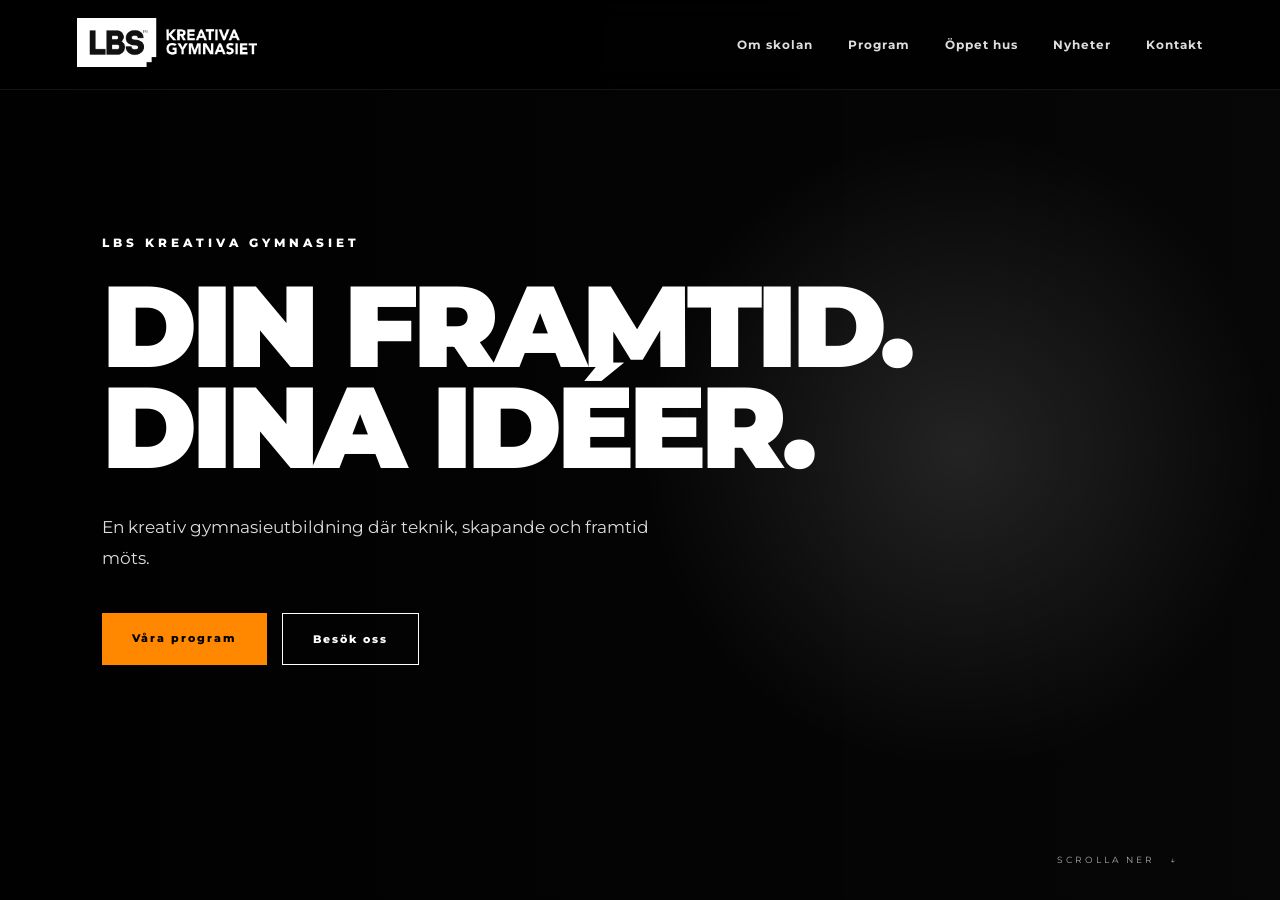
==== index.html @ 9051dc8b "start" ====
<!DOCTYPE html>
<html lang="sv">
<head>
    <meta charset="UTF-8">
    <meta name="viewport" content="width=device-width, initial-scale=1.0">

    <title>LBS Kreativa Gymnasiet</title>

    <link rel="preconnect" href="https://fonts.googleapis.com">
    <link rel="preconnect" href="https://fonts.gstatic.com" crossorigin>
    <link href="https://fonts.googleapis.com/css2?family=Montserrat:wght@400;500;600;700;800;900&display=swap" rel="stylesheet">

    <link rel="stylesheet" href="styles.css">
</head>

<body>

    <header class="navbar">

        <a href="#" class="logo">
            <img src="LBS_Logotyp_RGB_Vit.png" alt="LBS Kreativa Gymnasiet">
        </a>

        <nav>
            <a href="#skolan">Om skolan</a>
            <a href="#program">Program</a>
            <a href="#oppet-hus">Öppet hus</a>
            <a href="#nyheter">Nyheter</a>
            <a href="#kontakt">Kontakt</a>
        </nav>

        <button class="menu-btn" id="menuBtn">
            ☰
        </button>

    </header>


    <section class="hero">

        <div class="hero-overlay"></div>

        <div class="hero-content">

            <p class="hero-small">LBS KREATIVA GYMNASIET</p>

            <h1>
                DIN FRAMTID.<br>
                DINA IDÉER.
            </h1>

            <p class="hero-text">
                En kreativ gymnasieutbildning där teknik,
                skapande och framtid möts.
            </p>

            <div class="hero-buttons">
                <a href="#program" class="btn btn-primary">
                    Våra program
                </a>

                <a href="#oppet-hus" class="btn btn-outline">
                    Besök oss
                </a>
            </div>

        </div>

        <div class="scroll-down">
            <span>SCROLLA NER</span>
            ↓
        </div>
---- styles.css ----
* {
    margin: 0;
    padding: 0;
    box-sizing: border-box;
}

html {
    scroll-behavior: smooth;
}

body {
    font-family: "Montserrat", sans-serif;
    background: #080808;
    color: #fff;
    overflow-x: hidden;
}

a {
    color: inherit;
    text-decoration: none;
}



.navbar {
    position: fixed;
    top: 0;
    left: 0;

    width: 100%;
    height: 90px;

    padding: 0 6%;

    display: flex;
    align-items: center;
    justify-content: space-between;

    z-index: 1000;

    background: rgba(0, 0, 0, 0.75);
    backdrop-filter: blur(15px);

    border-bottom: 1px solid rgba(255,255,255,0.08);
}


.navbar nav {
    display: flex;
    gap: 35px;
}

.logo img {
    width: 180px;
    height: auto;
}

.navbar nav a {
    font-size: 12px;
    font-weight: 700;
    letter-spacing: 1px;
    color: #ddd;

    transition: 0.3s;
}

.navbar nav a:hover {
    color: #fff;
    transform: translateY(-2px);
}

.menu-btn {
    display: none;

    background: none;
    border: none;

    color: white;
    font-size: 28px;

    cursor: pointer;
}



.hero {
    min-height: 100vh;

    position: relative;

    display: flex;
    align-items: center;

    padding: 140px 8%;

    background:
        linear-gradient(90deg,
            rgba(0,0,0,0.9),
            rgba(0,0,0,0.55),
            rgba(0,0,0,0.2)
        ),
        url("images/hero.jpg");

    background-size: cover;
    background-position: center;
}

.hero-overlay {
    position: absolute;
    inset: 0;

    background:
        radial-gradient(
            circle at 75% 50%,
            rgba(255,255,255,0.12),
            transparent 30%
        );
}

.hero-content {
    position: relative;
    max-width: 900px;
    z-index: 2;
}

.hero-small,
.section-label {
    font-size: 12px;
    font-weight: 800;
    letter-spacing: 4px;
    margin-bottom: 25px;
}

.hero h1 {
    font-size: clamp(60px, 9vw, 140px);
    line-height: 0.88;

    font-weight: 900;
    letter-spacing: -5px;

    margin-bottom: 35px;
}

.hero-text {
    max-width: 550px;

    color: #ddd;

    line-height: 1.8;
    font-size: 17px;

    margin-bottom: 40px;
}

.hero-buttons {
    display: flex;
    gap: 15px;
}

.btn {
    display: inline-block;

    padding: 18px 30px;

    font-size: 11px;
    font-weight: 800;
    letter-spacing: 2px;

    transition: 0.3s;
}

.btn-primary {
    background: #FF8800;
    color: #000;
}

.btn-primary:hover {
    background: #FF8800;
    transform: translateY(-4px);
}

.btn-outline {
    border: 1px solid #ffffff;
}

.btn-outline:hover {
    background: #fff;
    color: #000;
}

.scroll-down {
    position: absolute;

    bottom: 35px;
    right: 8%;

    display: flex;
    gap: 15px;

    font-size: 9px;
    letter-spacing: 3px;
    color: #aaa;
}
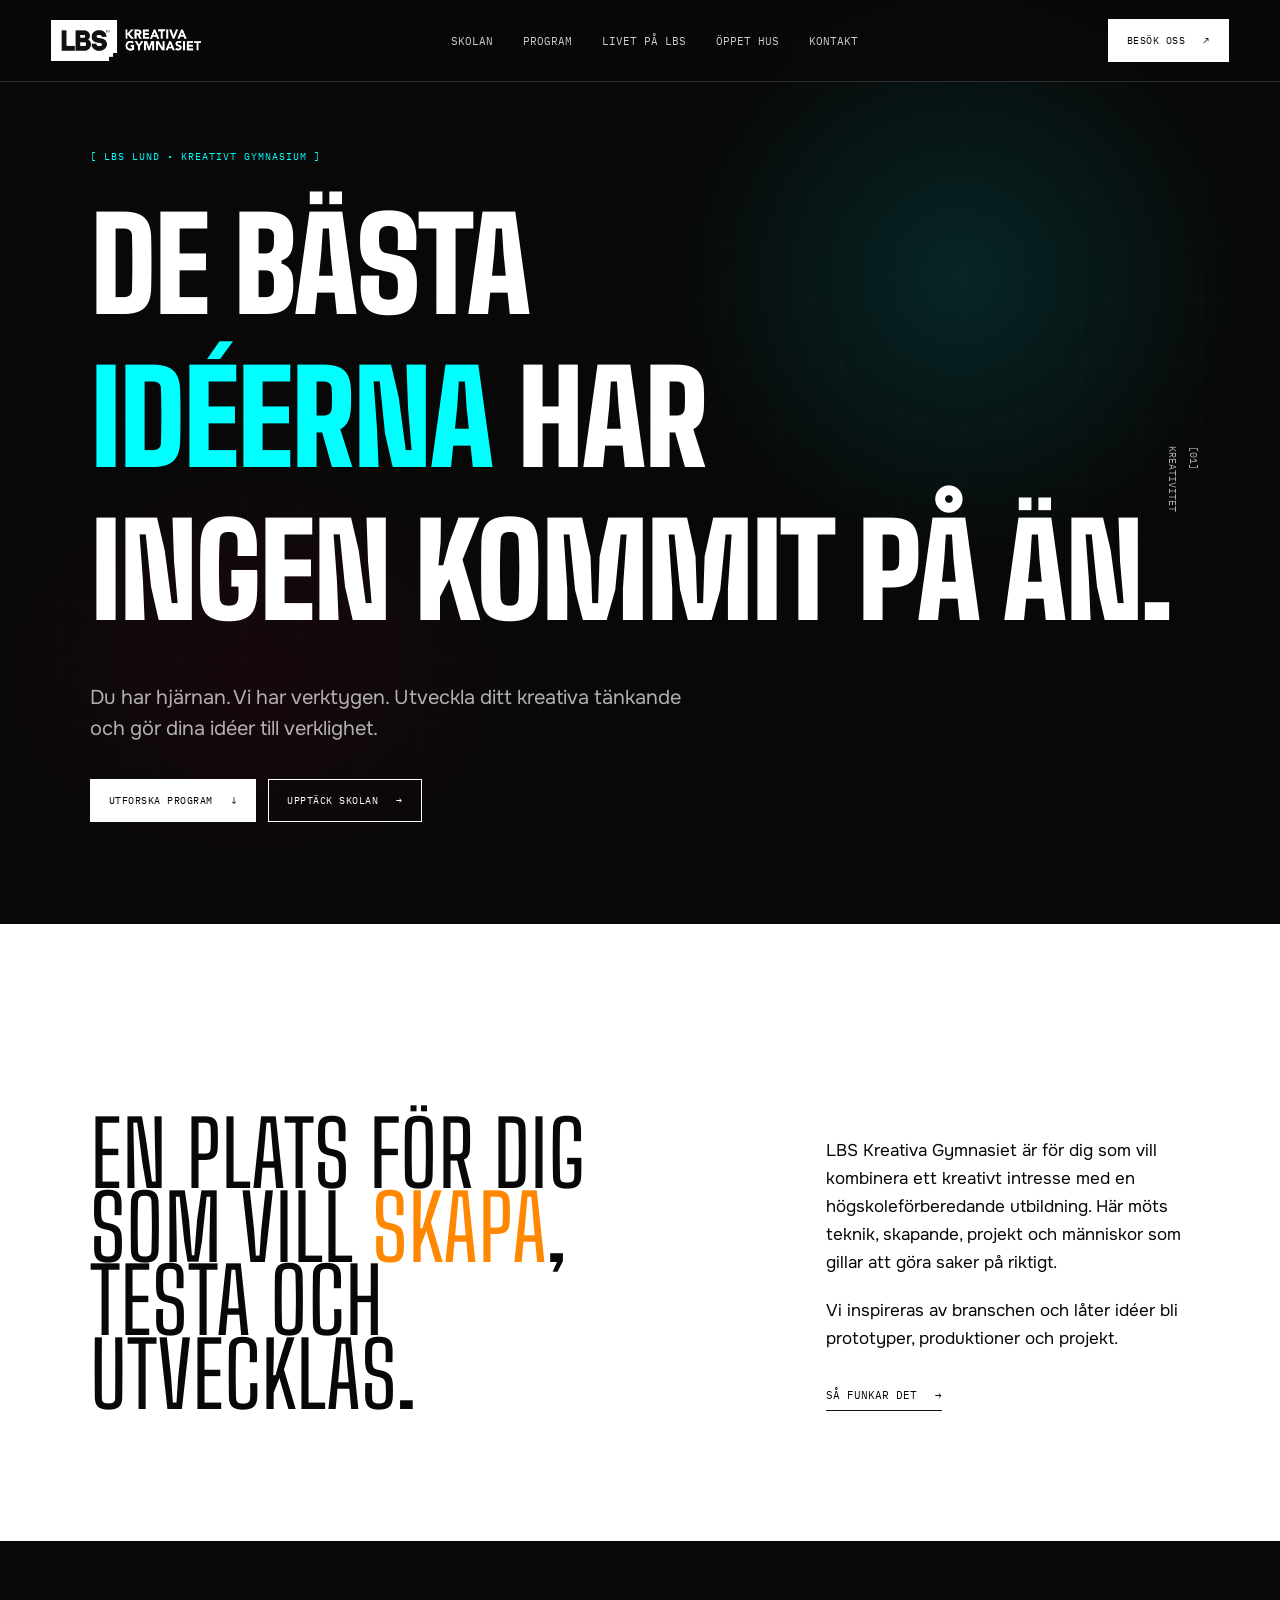
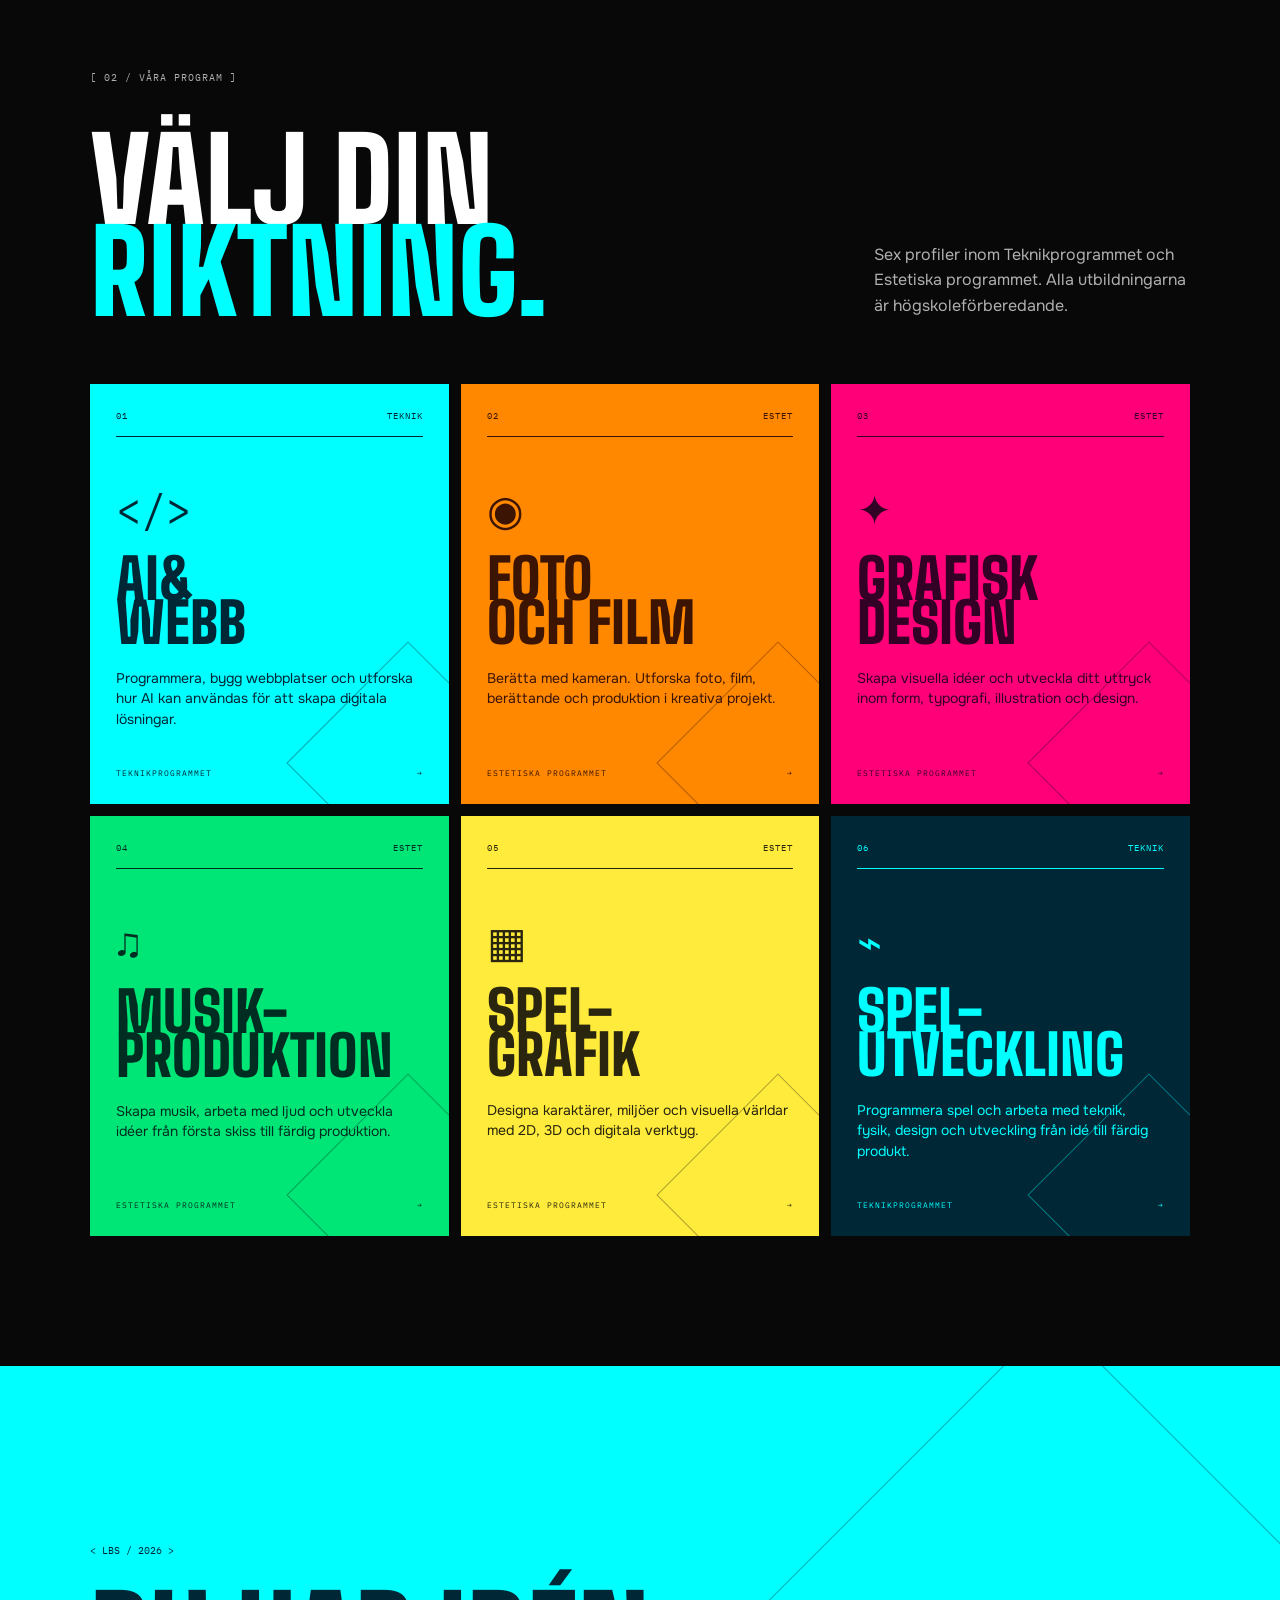
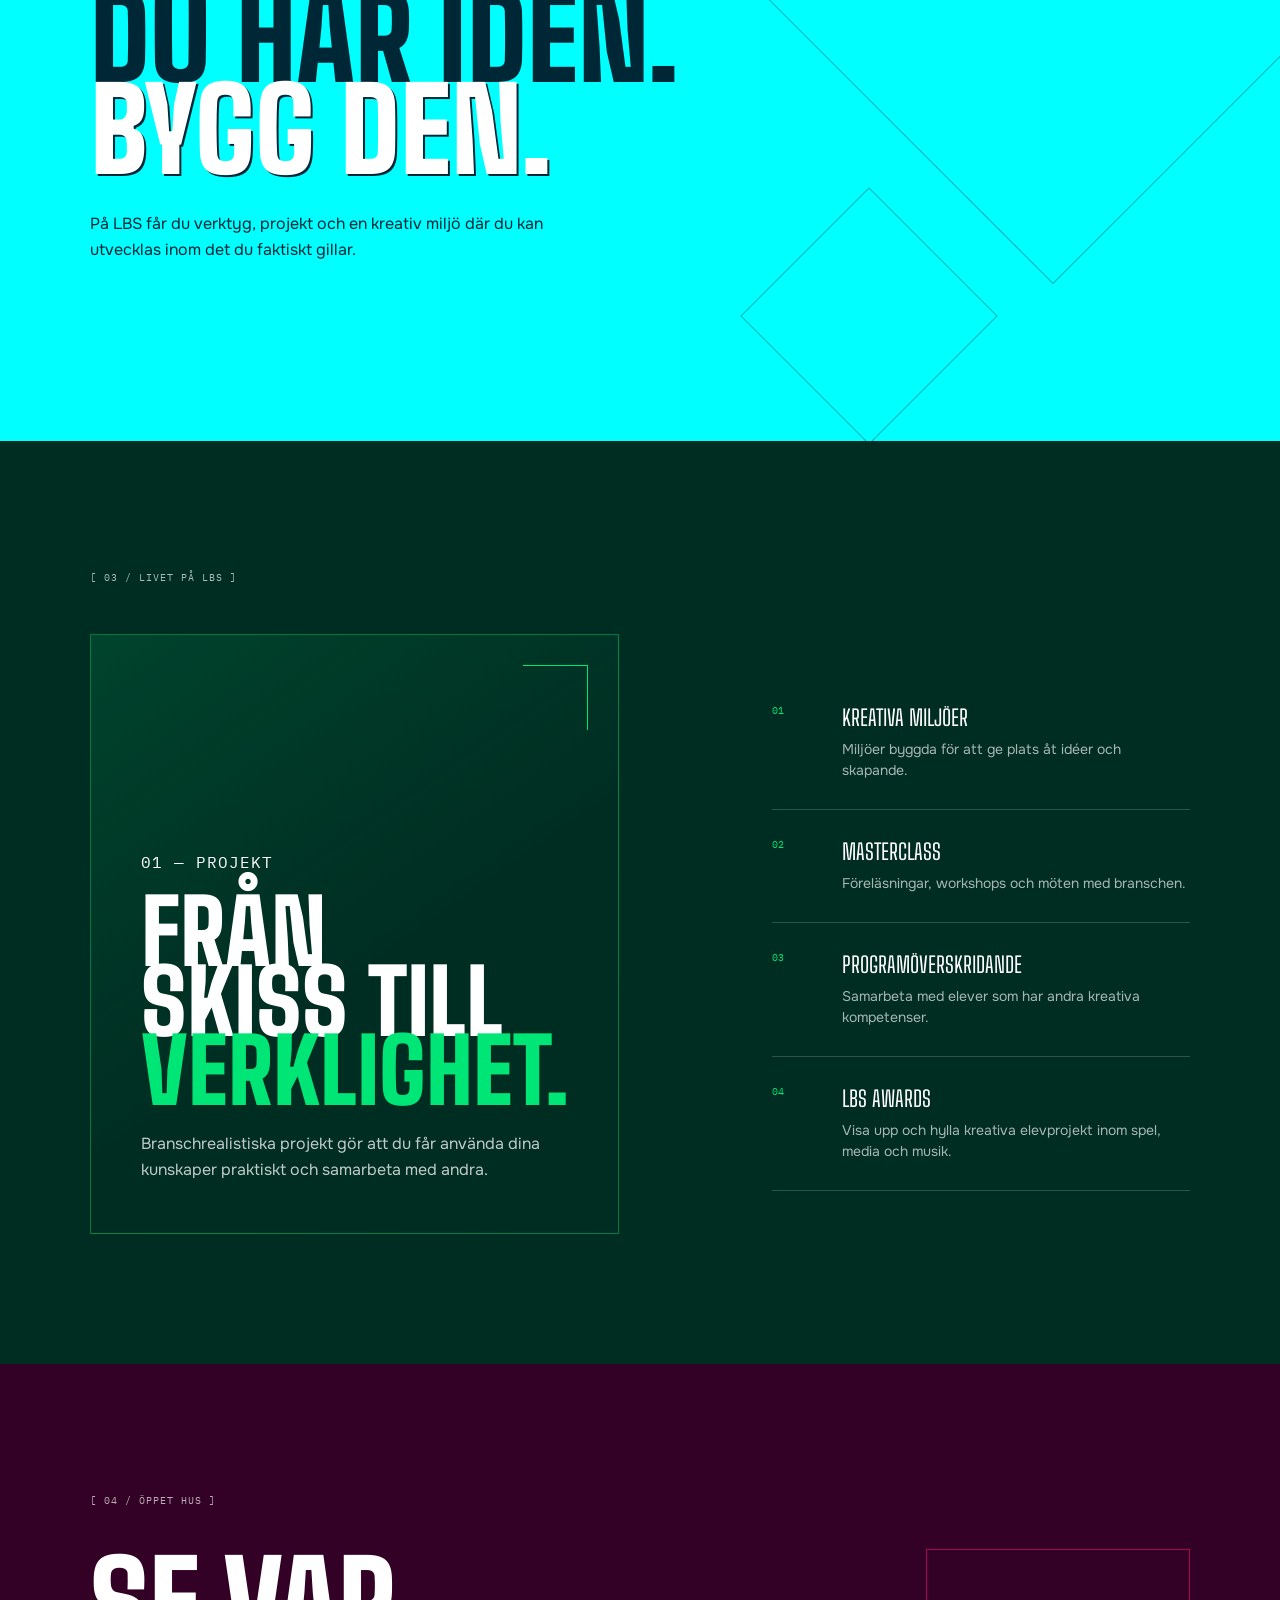
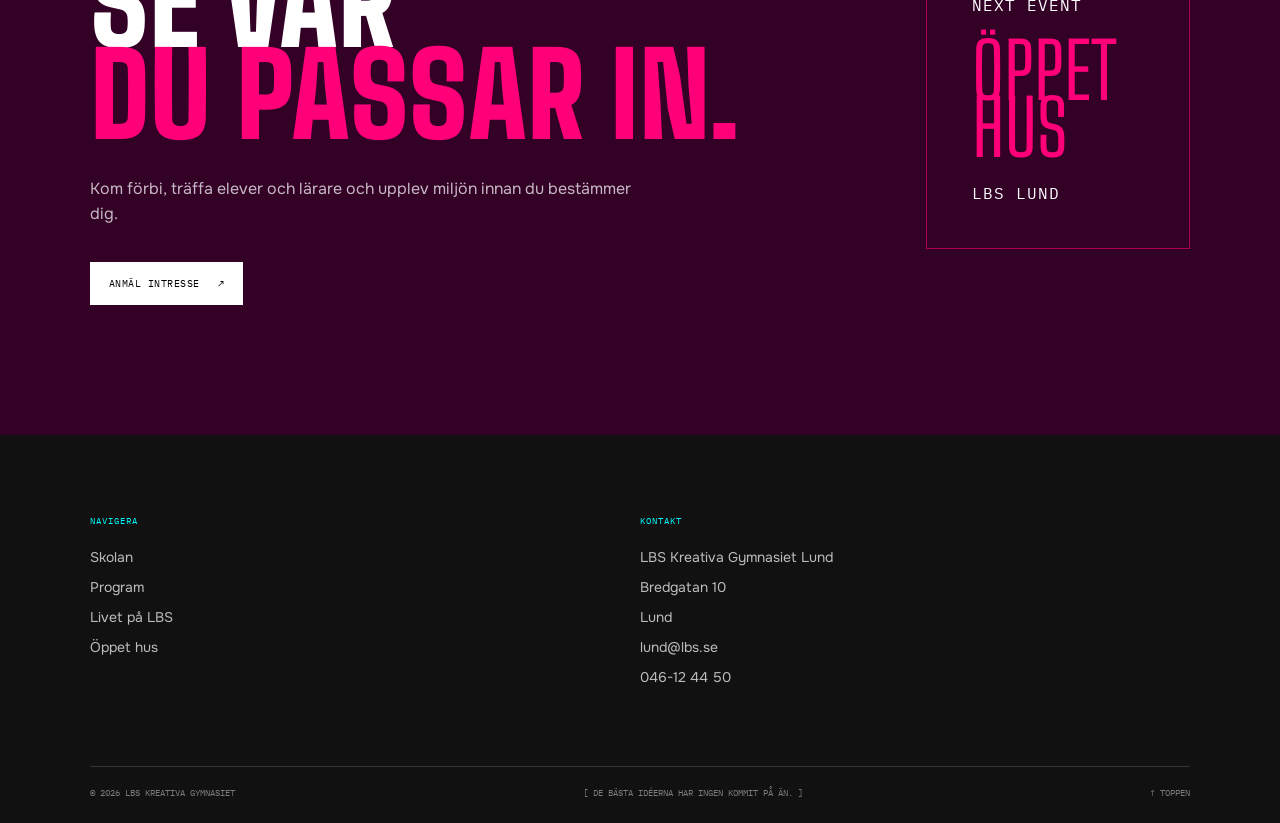
==== commit b325f02e: "eekde" ====
--- a/index.html
+++ b/index.html
@@ -3,72 +3,234 @@
 <head>
     <meta charset="UTF-8">
     <meta name="viewport" content="width=device-width, initial-scale=1.0">
-
-    <title>LBS Kreativa Gymnasiet</title>
+    <meta name="description" content="En kreativ LBS-inspirerad gymnasiesida med program, öppet hus och skolinformation.">
+    <title>LBS Kreativa Gymnasiet — Lund</title>
 
     <link rel="preconnect" href="https://fonts.googleapis.com">
     <link rel="preconnect" href="https://fonts.gstatic.com" crossorigin>
-    <link href="https://fonts.googleapis.com/css2?family=Montserrat:wght@400;500;600;700;800;900&display=swap" rel="stylesheet">
+    <link href="https://fonts.googleapis.com/css2?family=Big+Shoulders+Text:wght@700;800;900&family=IBM+Plex+Mono:wght@500;600&family=Onest:wght@400;500;600;700;800&display=swap" rel="stylesheet">
 
     <link rel="stylesheet" href="styles.css">
 </head>
-
 <body>
 
-    <header class="navbar">
-
-        <a href="#" class="logo">
-            <img src="LBS_Logotyp_RGB_Vit.png" alt="LBS Kreativa Gymnasiet">
-        </a>
-
-        <nav>
-            <a href="#skolan">Om skolan</a>
+<header class="site-header">
+    <a class="logo" href="#top" aria-label="LBS Kreativa Gymnasiet">
+        <img src="LBS_Logotyp_RGB_Vit.png" alt="LBS Kreativa Gymnasiet" class="lbs-logo">
+    </a>
+
+    <button class="menu-toggle" aria-label="Öppna meny" aria-expanded="false">
+        <span></span><span></span><span></span>
+    </button>
+
+    <nav class="nav" aria-label="Huvudmeny">
+        <a href="#skolan">Skolan</a>
+        <a href="#program">Program</a>
+        <a href="#livet">Livet på LBS</a>
+        <a href="#oppet-hus">Öppet hus</a>
+        <a href="#kontakt">Kontakt</a>
+    </nav>
+
+    <a class="nav-cta" href="#oppet-hus">BESÖK OSS <span>↗</span></a>
+</header>
+
+<main id="top">
+
+    <section class="hero">
+        <div class="hero-grid"></div>
+        <div class="hero-content reveal">
+            <div class="eyebrow">[ LBS LUND • KREATIVT GYMNASIUM ]</div>
+            <h1>DE BÄSTA<br><span>IDÉERNA</span> HAR<br>INGEN KOMMIT PÅ ÄN.</h1>
+            <p>Du har hjärnan. Vi har verktygen. Utveckla ditt kreativa tänkande och gör dina idéer till verklighet.</p>
+
+            <div class="hero-actions">
+                <a class="button button-light" href="#program">UTFORSKA PROGRAM <span>↓</span></a>
+                <a class="button button-outline" href="#skolan">UPPTÄCK SKOLAN <span>→</span></a>
+            </div>
+        </div>
+
+        <div class="hero-tag">
+            <span>[01]</span>
+            <span>KREATIVITET</span>
+        </div>
+    </section>
+
+    <section class="intro section" id="skolan">
+        <div class="section-label">[ 01 / OM SKOLAN ]</div>
+        <div class="intro-layout">
+            <div>
+                <p class="big-copy">EN PLATS FÖR DIG SOM VILL <span>SKAPA</span>, TESTA OCH UTVECKLAS.</p>
+            </div>
+            <div class="body-copy">
+                <p>LBS Kreativa Gymnasiet är för dig som vill kombinera ett kreativt intresse med en högskoleförberedande utbildning. Här möts teknik, skapande, projekt och människor som gillar att göra saker på riktigt.</p>
+                <p>Vi inspireras av branschen och låter idéer bli prototyper, produktioner och projekt.</p>
+                <a class="text-link" href="#livet">SÅ FUNKAR DET <span>→</span></a>
+            </div>
+        </div>
+    </section>
+
+    <section class="program-section section" id="program">
+        <div class="program-heading">
+            <div>
+                <div class="section-label">[ 02 / VÅRA PROGRAM ]</div>
+                <h2>VÄLJ DIN<br><span>RIKTNING.</span></h2>
+            </div>
+            <p>Sex profiler inom Teknikprogrammet och Estetiska programmet. Alla utbildningarna är högskoleförberedande.</p>
+        </div>
+
+        <div class="program-grid">
+
+            <article class="program-card cyan reveal">
+                <div class="card-top"><span>01</span><span>TEKNIK</span></div>
+                <div class="card-icon">&lt;/&gt;</div>
+                <h3>AI&amp;<br>WEBB</h3>
+                <p>Programmera, bygg webbplatser och utforska hur AI kan användas för att skapa digitala lösningar.</p>
+                <div class="card-meta">
+                    <span>TEKNIKPROGRAMMET</span>
+                    <span>→</span>
+                </div>
+            </article>
+
+            <article class="program-card orange reveal">
+                <div class="card-top"><span>02</span><span>ESTET</span></div>
+                <div class="card-icon">◉</div>
+                <h3>FOTO<br>OCH FILM</h3>
+                <p>Berätta med kameran. Utforska foto, film, berättande och produktion i kreativa projekt.</p>
+                <div class="card-meta">
+                    <span>ESTETISKA PROGRAMMET</span>
+                    <span>→</span>
+                </div>
+            </article>
+
+            <article class="program-card magenta reveal">
+                <div class="card-top"><span>03</span><span>ESTET</span></div>
+                <div class="card-icon">✦</div>
+                <h3>GRAFISK<br>DESIGN</h3>
+                <p>Skapa visuella idéer och utveckla ditt uttryck inom form, typografi, illustration och design.</p>
+                <div class="card-meta">
+                    <span>ESTETISKA PROGRAMMET</span>
+                    <span>→</span>
+                </div>
+            </article>
+
+            <article class="program-card green reveal">
+                <div class="card-top"><span>04</span><span>ESTET</span></div>
+                <div class="card-icon">♫</div>
+                <h3>MUSIK-<br>PRODUKTION</h3>
+                <p>Skapa musik, arbeta med ljud och utveckla idéer från första skiss till färdig produktion.</p>
+                <div class="card-meta">
+                    <span>ESTETISKA PROGRAMMET</span>
+                    <span>→</span>
+                </div>
+            </article>
+
+            <article class="program-card yellow reveal">
+                <div class="card-top"><span>05</span><span>ESTET</span></div>
+                <div class="card-icon">▦</div>
+                <h3>SPEL-<br>GRAFIK</h3>
+                <p>Designa karaktärer, miljöer och visuella världar med 2D, 3D och digitala verktyg.</p>
+                <div class="card-meta">
+                    <span>ESTETISKA PROGRAMMET</span>
+                    <span>→</span>
+                </div>
+            </article>
+
+            <article class="program-card cyan-dark reveal">
+                <div class="card-top"><span>06</span><span>TEKNIK</span></div>
+                <div class="card-icon">⌁</div>
+                <h3>SPEL-<br>UTVECKLING</h3>
+                <p>Programmera spel och arbeta med teknik, fysik, design och utveckling från idé till färdig produkt.</p>
+                <div class="card-meta">
+                    <span>TEKNIKPROGRAMMET</span>
+                    <span>→</span>
+                </div>
+            </article>
+
+        </div>
+    </section>
+
+    <section class="statement section">
+        <div class="statement-mark">&lt; LBS / 2026 &gt;</div>
+        <h2>DU HAR IDÉN.<br><span>BYGG DEN.</span></h2>
+        <p>På LBS får du verktyg, projekt och en kreativ miljö där du kan utvecklas inom det du faktiskt gillar.</p>
+    </section>
+
+    <section class="life section" id="livet">
+        <div class="section-label">[ 03 / LIVET PÅ LBS ]</div>
+
+        <div class="life-grid">
+            <div class="life-feature">
+                <div class="pixel-corner"></div>
+                <span class="mono">01 — PROJEKT</span>
+                <h2>FRÅN<br>SKISS TILL<br><em>VERKLIGHET.</em></h2>
+                <p>Branschrealistiska projekt gör att du får använda dina kunskaper praktiskt och samarbeta med andra.</p>
+            </div>
+
+            <div class="life-list">
+                <div class="life-item">
+                    <span>01</span>
+                    <div><strong>KREATIVA MILJÖER</strong><p>Miljöer byggda för att ge plats åt idéer och skapande.</p></div>
+                </div>
+                <div class="life-item">
+                    <span>02</span>
+                    <div><strong>MASTERCLASS</strong><p>Föreläsningar, workshops och möten med branschen.</p></div>
+                </div>
+                <div class="life-item">
+                    <span>03</span>
+                    <div><strong>PROGRAMÖVERSKRIDANDE</strong><p>Samarbeta med elever som har andra kreativa kompetenser.</p></div>
+                </div>
+                <div class="life-item">
+                    <span>04</span>
+                    <div><strong>LBS AWARDS</strong><p>Visa upp och hylla kreativa elevprojekt inom spel, media och musik.</p></div>
+                </div>
+            </div>
+        </div>
+    </section>
+
+    <section class="open-house section" id="oppet-hus">
+        <div class="open-house-content">
+            <div class="section-label">[ 04 / ÖPPET HUS ]</div>
+            <h2>SE VAR<br><span>DU PASSAR IN.</span></h2>
+            <p>Kom förbi, träffa elever och lärare och upplev miljön innan du bestämmer dig.</p>
+            <a class="button button-light" href="#kontakt">ANMÄL INTRESSE <span>↗</span></a>
+        </div>
+        <div class="open-house-date">
+            <span class="mono">NEXT EVENT</span>
+            <strong>ÖPPET<br>HUS</strong>
+            <span class="mono">LBS LUND</span>
+        </div>
+    </section>
+
+</main>
+
+<footer class="footer" id="kontakt">
+    <div class="footer-top">
+        
+        <div class="footer-column">
+            <span class="footer-label">NAVIGERA</span>
+            <a href="#skolan">Skolan</a>
             <a href="#program">Program</a>
+            <a href="#livet">Livet på LBS</a>
             <a href="#oppet-hus">Öppet hus</a>
-            <a href="#nyheter">Nyheter</a>
-            <a href="#kontakt">Kontakt</a>
-        </nav>
-
-        <button class="menu-btn" id="menuBtn">
-            ☰
-        </button>
-
-    </header>
-
-
-    <section class="hero">
-
-        <div class="hero-overlay"></div>
-
-        <div class="hero-content">
-
-            <p class="hero-small">LBS KREATIVA GYMNASIET</p>
-
-            <h1>
-                DIN FRAMTID.<br>
-                DINA IDÉER.
-            </h1>
-
-            <p class="hero-text">
-                En kreativ gymnasieutbildning där teknik,
-                skapande och framtid möts.
-            </p>
-
-            <div class="hero-buttons">
-                <a href="#program" class="btn btn-primary">
-                    Våra program
-                </a>
-
-                <a href="#oppet-hus" class="btn btn-outline">
-                    Besök oss
-                </a>
-            </div>
-
-        </div>
-
-        <div class="scroll-down">
-            <span>SCROLLA NER</span>
-            ↓
-        </div>
-
-   +        </div>
+
+        <div class="footer-column">
+            <span class="footer-label">KONTAKT</span>
+            <span>LBS Kreativa Gymnasiet Lund</span>
+            <span>Bredgatan 10</span>
+            <span>Lund</span>
+            <a href="mailto:lund@lbs.se">lund@lbs.se</a>
+            <a href="tel:046124450">046-12 44 50</a>
+        </div>
+    </div>
+
+    <div class="footer-bottom">
+        <span>© 2026 LBS KREATIVA GYMNASIET</span>
+        <span>[ DE BÄSTA IDÉERNA HAR INGEN KOMMIT PÅ ÄN. ]</span>
+        <a href="#top">↑ TOPPEN</a>
+    </div>
+</footer>
+
+<script src="script.js"></script>
+</body>
+</html>
--- a/styles.css
+++ b/styles.css
@@ -4,14 +4,36 @@
     box-sizing: border-box;
 }
 
+:root {
+    --black: #080808;
+    --white: #ffffff;
+    --cyan: #00ffff;
+    --cyan-dark: #002736;
+    --green: #00e676;
+    --green-dark: #002d22;
+    --yellow: #ffeb3b;
+    --yellow-dark: #2a250f;
+    --orange: #ff8800;
+    --orange-dark: #3b1404;
+    --magenta: #ff0079;
+    --magenta-dark: #330026;
+    --line: rgba(255,255,255,.15);
+    --muted: rgba(255,255,255,.68);
+}
+
 html {
     scroll-behavior: smooth;
+    scroll-padding-top: 82px;
+}
+
+section {
+    scroll-margin-top: 82px;
 }
 
 body {
-    font-family: "Montserrat", sans-serif;
-    background: #080808;
-    color: #fff;
+    background: var(--black);
+    color: var(--white);
+    font-family: "Onest", sans-serif;
     overflow-x: hidden;
 }
 
@@ -20,184 +42,802 @@
     text-decoration: none;
 }
 
-
-
-.navbar {
+button {
+    font: inherit;
+}
+
+.site-header {
     position: fixed;
     top: 0;
     left: 0;
-
     width: 100%;
-    height: 90px;
-
-    padding: 0 6%;
-
+    height: 82px;
+    padding: 0 4vw;
     display: flex;
     align-items: center;
     justify-content: space-between;
-
+    gap: 30px;
     z-index: 1000;
-
-    background: rgba(0, 0, 0, 0.75);
-    backdrop-filter: blur(15px);
-
-    border-bottom: 1px solid rgba(255,255,255,0.08);
-}
-
-
-.navbar nav {
-    display: flex;
-    gap: 35px;
-}
-
-.logo img {
-    width: 180px;
+    background: rgba(8,8,8,.78);
+    backdrop-filter: blur(18px);
+    border-bottom: 1px solid var(--line);
+}
+
+.logo {
+    display: flex;
+    align-items: center;
+    height: 55px;
+    width: 150px;
+    overflow: hidden;
+}
+
+.lbs-logo {
+    width: 150px;
     height: auto;
-}
-
-.navbar nav a {
-    font-size: 12px;
-    font-weight: 700;
-    letter-spacing: 1px;
-    color: #ddd;
-
-    transition: 0.3s;
-}
-
-.navbar nav a:hover {
-    color: #fff;
+    display: block;
+}
+
+.nav {
+    display: flex;
+    align-items: center;
+    gap: 30px;
+    font-family: "IBM Plex Mono", monospace;
+    font-size: 11px;
+    text-transform: uppercase;
+}
+
+.nav a {
+    opacity: .8;
+    transition: .2s ease;
+}
+
+.nav a:hover {
+    opacity: 1;
+    color: var(--cyan);
+}
+
+.nav-cta,
+.button {
+    display: inline-flex;
+    align-items: center;
+    justify-content: center;
+    gap: 18px;
+    padding: 14px 18px;
+    border: 1px solid var(--white);
+    font-family: "IBM Plex Mono", monospace;
+    font-size: 10px;
+    letter-spacing: .5px;
+    transition: .25s ease;
+}
+
+.nav-cta:hover,
+.button:hover {
     transform: translateY(-2px);
 }
 
-.menu-btn {
+.nav-cta {
+    background: var(--white);
+    color: var(--black);
+}
+
+.menu-toggle {
     display: none;
-
-    background: none;
-    border: none;
-
+    width: 42px;
+    height: 42px;
+    border: 1px solid var(--line);
+    background: transparent;
     color: white;
-    font-size: 28px;
-
     cursor: pointer;
 }
 
-
+.menu-toggle span {
+    display: block;
+    width: 18px;
+    height: 1px;
+    background: white;
+    margin: 4px auto;
+}
 
 .hero {
-    min-height: 100vh;
-
+    min-height: 100svh;
     position: relative;
-
-    display: flex;
-    align-items: center;
-
-    padding: 140px 8%;
-
+    overflow: hidden;
+    display: flex;
+    align-items: flex-end;
+    padding: 150px 7vw 8vw;
     background:
-        linear-gradient(90deg,
-            rgba(0,0,0,0.9),
-            rgba(0,0,0,0.55),
-            rgba(0,0,0,0.2)
-        ),
-        url("images/hero.jpg");
-
-    background-size: cover;
-    background-position: center;
-}
-
-.hero-overlay {
+        radial-gradient(circle at 75% 30%, rgba(0,255,255,.12), transparent 25%),
+        radial-gradient(circle at 20% 80%, rgba(255,0,121,.09), transparent 24%),
+        #080808;
+}
+
+.hero-grid {
     position: absolute;
     inset: 0;
-
-    background:
-        radial-gradient(
-            circle at 75% 50%,
-            rgba(255,255,255,0.12),
-            transparent 30%
-        );
+    opacity: .16;
+    background-image:
+        linear-gradient(rgba(255,255,255,.08) 1px, transparent 1px),
+        linear-gradient(90deg, rgba(255,255,255,.08) 1px, transparent 1px);
+    background-size: 60px 60px;
+    mask-image: linear-gradient(to bottom, transparent, black 30%, black 75%, transparent);
+}
+
+.hero::after {
+    content: "";
+    position: absolute;
+    inset: auto 0 0;
+    height: 38%;
+    background: linear-gradient(transparent, var(--black));
+    pointer-events: none;
 }
 
 .hero-content {
     position: relative;
-    max-width: 900px;
+    z-index: 20;
+    max-width: 1100px;
+}
+
+.eyebrow,
+.section-label,
+.mono,
+.card-top,
+.card-meta,
+.footer-label {
+    font-family: "IBM Plex Mono", monospace;
+    text-transform: uppercase;
+    letter-spacing: 1px;
+}
+
+.eyebrow {
+    color: var(--cyan);
+    font-size: 10px;
+    margin-bottom: 25px;
+}
+
+.hero h1,
+h2,
+h3 {
+    font-family: "Big Shoulders Text", sans-serif;
+    font-weight: 900;
+    text-transform: uppercase;
+}
+
+.hero h1 {
+    font-size: clamp(4.2rem, 10vw, 10.5rem);
+    letter-spacing: -3px;
+}
+
+.hero h1 span,
+h2 span {
+    color: var(--cyan);
+}
+
+.hero p {
+    max-width: 610px;
+    margin: 35px 0;
+    color: var(--muted);
+    font-size: clamp(1rem, 1.6vw, 1.25rem);
+    line-height: 1.55;
+}
+
+.hero-actions {
+    display: flex;
+    flex-wrap: wrap;
+    gap: 12px;
+}
+
+.button-light {
+    background: white;
+    color: black;
+}
+
+.button-outline {
+    background: transparent;
+}
+
+.button-outline:hover {
+    background: white;
+    color: black;
+}
+
+.hero-tag {
+    position: absolute;
+    right: 5vw;
+    top: 50%;
     z-index: 2;
-}
-
-.hero-small,
+    display: flex;
+    flex-direction: column;
+    gap: 8px;
+    font: 10px "IBM Plex Mono", monospace;
+    transform: rotate(90deg);
+    transform-origin: center;
+    opacity: .65;
+}
+
+.hero-shapes {
+    position: absolute;
+    z-index: 1;
+    border: 1px solid rgba(0,255,255,.4);
+    transform: rotate(45deg);
+}
+
+.shape-one {
+    width: 280px;
+    height: 280px;
+    right: 8%;
+    top: 24%;
+    box-shadow: 0 0 80px rgba(0,255,255,.08);
+}
+
+.shape-two {
+    width: 150px;
+    height: 150px;
+    right: 20%;
+    top: 52%;
+    border-color: rgba(255,0,121,.5);
+}
+
+.section {
+    padding: 130px 7vw;
+}
+
 .section-label {
-    font-size: 12px;
-    font-weight: 800;
-    letter-spacing: 4px;
-    margin-bottom: 25px;
-}
-
-.hero h1 {
-    font-size: clamp(60px, 9vw, 140px);
-    line-height: 0.88;
-
-    font-weight: 900;
-    letter-spacing: -5px;
-
+    color: var(--muted);
+    font-size: 10px;
+    margin-bottom: 50px;
+}
+
+.intro {
+    background: white;
+    color: var(--black);
+}
+
+.intro-layout {
+    display: grid;
+    grid-template-columns: 1.25fr .75fr;
+    gap: 10vw;
+}
+
+.big-copy {
+    font-family: "Big Shoulders Text", sans-serif;
+    font-size: clamp(3.5rem, 7vw, 7.5rem);
+    line-height: .82;
+    text-transform: uppercase;
+}
+
+.big-copy span {
+    color: var(--orange);
+}
+
+.body-copy {
+    align-self: end;
+    font-size: 17px;
+    line-height: 1.65;
+}
+
+.body-copy p + p {
+    margin-top: 20px;
+}
+
+.text-link {
+    display: inline-flex;
+    gap: 18px;
+    margin-top: 35px;
+    padding-bottom: 8px;
+    border-bottom: 1px solid #111;
+    font: 11px "IBM Plex Mono", monospace;
+}
+
+.program-section {
+    background: var(--black);
+}
+
+.program-heading {
+    display: grid;
+    grid-template-columns: 1fr .45fr;
+    align-items: end;
+    gap: 80px;
+    margin-bottom: 65px;
+}
+
+.program-heading h2,
+.statement h2,
+.open-house h2 {
+    font-size: clamp(4rem, 9vw, 9rem);
+    line-height: .8;
+}
+
+.program-heading > p {
+    color: var(--muted);
+    line-height: 1.6;
+    max-width: 450px;
+}
+
+.program-grid {
+    display: grid;
+    grid-template-columns: repeat(3, 1fr);
+    gap: 12px;
+}
+
+
+.program-card {
+    min-height: 420px;
+    padding: 26px;
+    color: white;
+    position: relative;
+    overflow: hidden;
+    display: flex;
+    flex-direction: column;
+
+    transition:
+        transform .35s ease,
+        box-shadow .35s ease,
+        filter .35s ease;
+}
+
+.program-card::before {
+    content: "";
+    position: absolute;
+    width: 170px;
+    height: 170px;
+    right: -45px;
+    bottom: -45px;
+
+    border: 1px solid currentColor;
+    transform: rotate(45deg);
+
+    opacity: .4;
+
+    transition:
+        width .5s ease,
+        height .5s ease,
+        transform .5s ease,
+        opacity .5s ease;
+}
+
+
+.program-card:hover {
+    transform: translateY(-12px) scale(1.02);
+    z-index: 5;
+
+    box-shadow:
+        0 25px 60px rgba(0, 0, 0, .4);
+}
+
+.program-card:hover::before {
+    width: 270px;
+    height: 270px;
+
+    transform:
+        rotate(25deg)
+        scale(1.1);
+
+    opacity: .7;
+}
+
+
+
+.program-card h3 {
+    transition:
+        transform .35s ease,
+        letter-spacing .35s ease;
+}
+
+.program-card:hover h3 {
+    transform: translateX(8px);
+    letter-spacing: 1px;
+}
+
+
+
+.card-icon {
+    transition:
+        transform .4s ease,
+        opacity .3s ease;
+}
+
+.program-card:hover .card-icon {
+    transform:
+        translateY(-6px)
+        rotate(-6deg)
+        scale(1.15);
+}
+
+
+
+.card-meta span:last-child {
+    display: inline-block;
+
+    transition:
+        transform .35s ease;
+}
+
+.program-card:hover .card-meta span:last-child {
+    transform: translateX(12px);
+}
+
+
+.program-grid:has(.program-card:hover)
+.program-card:not(:hover) {
+    filter: brightness(.55);
+    transform: scale(.98);
+
+    transition:
+        filter .35s ease,
+        transform .35s ease;
+}
+
+.program-card.cyan { background: var(--cyan); color: var(--cyan-dark); }
+.program-card.orange { background: var(--orange); color: var(--orange-dark); }
+.program-card.magenta { background: var(--magenta); color: var(--magenta-dark); }
+.program-card.green { background: var(--green); color: var(--green-dark); }
+.program-card.yellow { background: var(--yellow); color: var(--yellow-dark); }
+.program-card.cyan-dark { background: var(--cyan-dark); color: var(--cyan); }
+
+.card-top {
+    display: flex;
+    justify-content: space-between;
+    font-size: 9px;
+    border-bottom: 1px solid currentColor;
+    padding-bottom: 15px;
+}
+
+.card-icon {
+    font-family: "IBM Plex Mono", monospace;
+    font-size: 42px;
+    margin: 45px 0 20px;
+}
+
+.program-card h3 {
+    font-size: 3.5rem;
+    line-height: .8;
+}
+
+.program-card p {
+    margin-top: 22px;
+    max-width: 360px;
+    line-height: 1.45;
+    font-size: 14px;
+}
+
+.card-meta {
+    display: flex;
+    justify-content: space-between;
+    margin-top: auto;
+    padding-top: 25px;
+    font-size: 8px;
+}
+
+.statement {
+    min-height: 75vh;
+    display: flex;
+    flex-direction: column;
+    justify-content: center;
+    background: var(--cyan);
+    color: var(--cyan-dark);
+    position: relative;
+    overflow: hidden;
+}
+
+.statement::before,
+.statement::after {
+    content: "";
+    position: absolute;
+    border: 1px solid rgba(0,39,54,.35);
+    transform: rotate(45deg);
+}
+
+.statement::before {
+    width: 400px;
+    height: 400px;
+    right: 2%;
+    top: 5%;
+}
+
+.statement::after {
+    width: 180px;
+    height: 180px;
+    right: 25%;
+    bottom: 5%;
+}
+
+.statement-mark {
+    font: 10px "IBM Plex Mono", monospace;
     margin-bottom: 35px;
 }
 
-.hero-text {
+.statement h2 span {
+    color: white;
+    text-shadow: 2px 2px 0 var(--cyan-dark);
+}
+
+.statement p {
+    max-width: 520px;
+    margin-top: 35px;
+    line-height: 1.6;
+}
+
+.life {
+    background: var(--green-dark);
+}
+
+.life-grid {
+    display: grid;
+    grid-template-columns: 1fr 1fr;
+    gap: 12vw;
+}
+
+.life-feature {
+    min-height: 600px;
+    padding: 50px;
+    border: 1px solid rgba(0,230,118,.4);
+    position: relative;
+    display: flex;
+    flex-direction: column;
+    justify-content: flex-end;
+    background:
+        linear-gradient(145deg, rgba(0,230,118,.12), transparent 55%),
+        #002d22;
+}
+
+.pixel-corner {
+    position: absolute;
+    top: 30px;
+    right: 30px;
+    width: 65px;
+    height: 65px;
+    border-top: 1px solid var(--green);
+    border-right: 1px solid var(--green);
+}
+
+.life-feature h2 {
+    margin: 25px 0;
+    font-size: clamp(4rem, 7vw, 7rem);
+    line-height: .78;
+}
+
+.life-feature h2 em {
+    color: var(--green);
+    font-style: normal;
+}
+
+.life-feature p {
+    max-width: 500px;
+    line-height: 1.6;
+    color: rgba(255,255,255,.75);
+}
+
+.life-list {
+    align-self: center;
+}
+
+.life-item {
+    display: grid;
+    grid-template-columns: 50px 1fr;
+    gap: 20px;
+    padding: 28px 0;
+    border-bottom: 1px solid rgba(255,255,255,.18);
+}
+
+.life-item > span {
+    font: 10px "IBM Plex Mono", monospace;
+    color: var(--green);
+}
+
+.life-item strong {
+    font: 22px "Big Shoulders Text", sans-serif;
+}
+
+.life-item p {
+    margin-top: 8px;
+    color: rgba(255,255,255,.65);
+    line-height: 1.5;
+    font-size: 14px;
+}
+
+.open-house {
+    background: var(--magenta-dark);
+    display: grid;
+    grid-template-columns: 1fr .35fr;
+    align-items: center;
+    gap: 80px;
+}
+
+.open-house h2 span {
+    color: var(--magenta);
+}
+
+.open-house-content > p {
     max-width: 550px;
-
-    color: #ddd;
-
-    line-height: 1.8;
-    font-size: 17px;
-
-    margin-bottom: 40px;
-}
-
-.hero-buttons {
-    display: flex;
-    gap: 15px;
-}
-
-.btn {
-    display: inline-block;
-
-    padding: 18px 30px;
-
-    font-size: 11px;
-    font-weight: 800;
-    letter-spacing: 2px;
-
-    transition: 0.3s;
-}
-
-.btn-primary {
-    background: #FF8800;
-    color: #000;
-}
-
-.btn-primary:hover {
-    background: #FF8800;
-    transform: translateY(-4px);
-}
-
-.btn-outline {
-    border: 1px solid #ffffff;
-}
-
-.btn-outline:hover {
-    background: #fff;
-    color: #000;
-}
-
-.scroll-down {
-    position: absolute;
-
-    bottom: 35px;
-    right: 8%;
-
-    display: flex;
-    gap: 15px;
-
+    color: rgba(255,255,255,.72);
+    line-height: 1.6;
+    margin: 35px 0;
+}
+
+.open-house-date {
+    border: 1px solid rgba(255,0,121,.6);
+    padding: 45px;
+    min-height: 300px;
+    display: flex;
+    flex-direction: column;
+    justify-content: space-between;
+}
+
+.open-house-date strong {
+    font: 4.8rem "Big Shoulders Text", sans-serif;
+    line-height: .75;
+    color: var(--magenta);
+}
+
+.footer {
+    background: #111;
+    padding: 80px 7vw 25px;
+}
+
+.footer-top {
+    display: grid;
+    grid-template-columns: 1.5fr .7fr .8fr;
+    gap: 60px;
+    padding-bottom: 80px;
+}
+
+.footer-brand .logo-mark {
+    font-size: 58px;
+}
+
+.footer-brand p {
+    color: var(--muted);
+    margin-top: 25px;
+}
+
+.footer-column {
+    display: flex;
+    flex-direction: column;
+    gap: 12px;
+    color: rgba(255,255,255,.72);
+    font-size: 14px;
+}
+
+.footer-column a:hover {
+    color: var(--cyan);
+}
+
+.footer-label {
+    color: var(--cyan);
     font-size: 9px;
-    letter-spacing: 3px;
-    color: #aaa;
-}
+    margin-bottom: 10px;
+}
+
+.footer-bottom {
+    padding-top: 20px;
+    border-top: 1px solid var(--line);
+    display: flex;
+    justify-content: space-between;
+    gap: 20px;
+    color: rgba(255,255,255,.45);
+    font: 9px "IBM Plex Mono", monospace;
+}
+
+
+.reveal {
+    opacity: 0;
+    transform: translateY(45px);
+    filter: blur(4px);
+
+    transition:
+        opacity .9s cubic-bezier(.22, 1, .36, 1),
+        transform .9s cubic-bezier(.22, 1, .36, 1),
+        filter .9s cubic-bezier(.22, 1, .36, 1);
+}
+
+.reveal.visible {
+    opacity: 1;
+    transform: translateY(0);
+    filter: blur(0);
+}
+
+
+@media (max-width: 1000px) {
+    .nav {
+        gap: 16px;
+        font-size: 9px;
+    }
+
+    .nav-cta {
+        display: none;
+    }
+
+    .program-grid {
+        grid-template-columns: repeat(2, 1fr);
+    }
+
+    .intro-layout,
+    .life-grid,
+    .open-house {
+        grid-template-columns: 1fr;
+    }
+
+    .program-heading {
+        grid-template-columns: 1fr;
+        gap: 30px;
+    }
+
+    .footer-top {
+        grid-template-columns: 1fr 1fr;
+    }
+}
+
+@media (max-width: 700px) {
+    .site-header {
+        height: 72px;
+        padding: 0 5vw;
+    }
+
+    .menu-toggle {
+        display: block;
+        margin-left: auto;
+    }
+
+    .nav {
+        position: absolute;
+        top: 72px;
+        left: 0;
+        right: 0;
+        padding: 25px 5vw;
+        background: rgba(8,8,8,.96);
+        border-bottom: 1px solid var(--line);
+        display: none;
+        flex-direction: column;
+        align-items: flex-start;
+        gap: 20px;
+    }
+
+    .nav.open {
+        display: flex;
+    }
+
+    .hero {
+        padding: 130px 6vw 70px;
+        min-height: 90svh;
+    }
+
+    .hero h1 {
+        font-size: clamp(4rem, 18vw, 7rem);
+        letter-spacing: -2px;
+    }
+
+    .hero-tag,
+    .shape-two {
+        display: none;
+    }
+
+    .section {
+        padding: 90px 6vw;
+    }
+
+    .program-grid {
+        grid-template-columns: 1fr;
+    }
+
+    .program-card {
+        min-height: 390px;
+    }
+
+    .life-feature {
+        min-height: 500px;
+        padding: 30px;
+    }
+
+    .footer-top {
+        grid-template-columns: 1fr;
+        gap: 45px;
+    }
+
+    .footer-bottom {
+        flex-direction: column;
+    }
+
+    .open-house-date {
+        min-height: 250px;
+    }
+}
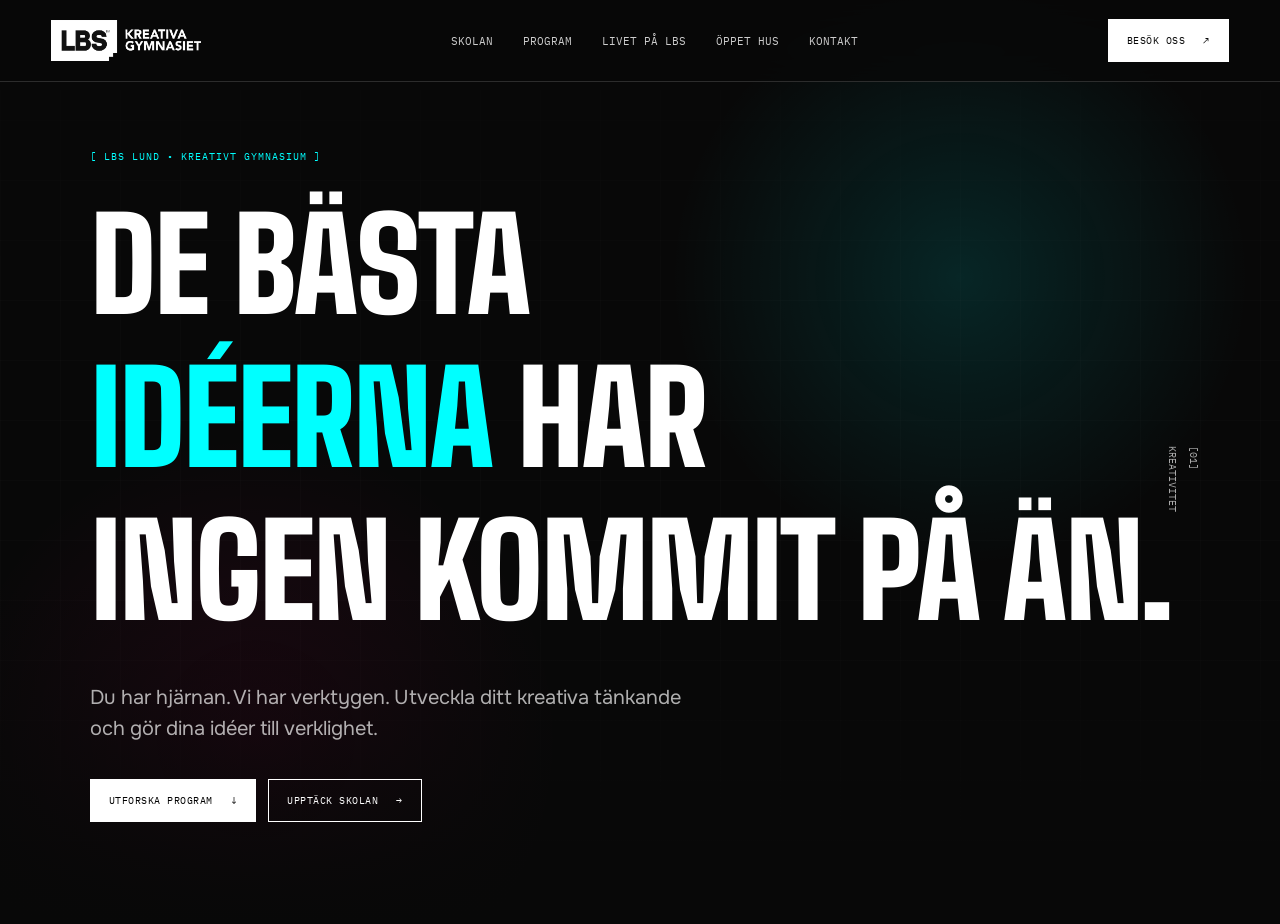
==== commit 225c0e74: "fix" ====
--- a/index.html
+++ b/index.html
@@ -226,7 +226,6 @@
 
     <div class="footer-bottom">
         <span>© 2026 LBS KREATIVA GYMNASIET</span>
-        <span>[ DE BÄSTA IDÉERNA HAR INGEN KOMMIT PÅ ÄN. ]</span>
         <a href="#top">↑ TOPPEN</a>
     </div>
 </footer>
--- a/styles.css
+++ b/styles.css
@@ -254,29 +254,6 @@
     opacity: .65;
 }
 
-.hero-shapes {
-    position: absolute;
-    z-index: 1;
-    border: 1px solid rgba(0,255,255,.4);
-    transform: rotate(45deg);
-}
-
-.shape-one {
-    width: 280px;
-    height: 280px;
-    right: 8%;
-    top: 24%;
-    box-shadow: 0 0 80px rgba(0,255,255,.08);
-}
-
-.shape-two {
-    width: 150px;
-    height: 150px;
-    right: 20%;
-    top: 52%;
-    border-color: rgba(255,0,121,.5);
-}
-
 .section {
     padding: 130px 7vw;
 }
@@ -336,7 +313,7 @@
     display: grid;
     grid-template-columns: 1fr .45fr;
     align-items: end;
-    gap: 80px;
+    gap: 8px;
     margin-bottom: 65px;
 }
 
@@ -841,3 +818,229 @@
         min-height: 250px;
     }
 }
+
+
+
+.step-hidden {
+    display: none !important;
+}
+
+.page-enter {
+    animation: pageEnter 0.45s ease both;
+}
+
+@keyframes pageEnter {
+    from {
+        opacity: 0;
+        transform: translateY(18px);
+    }
+
+    to {
+        opacity: 1;
+        transform: translateY(0);
+    }
+}
+
+.nav a.active {
+    color: var(--cyan);
+}
+
+
+.page-next {
+    margin-top: 28px;
+    cursor: pointer;
+    font: inherit;
+}
+
+
+.program-quiz {
+    position: relative;
+    margin: 55px 0 45px;
+    padding: clamp(25px, 5vw, 60px);
+    background: #111315;
+    border: 1px solid rgba(255, 255, 255, 0.17);
+    color: var(--white);
+    overflow: hidden;
+}
+
+.program-quiz::before {
+    content: "";
+    position: absolute;
+    top: 0;
+    left: 0;
+    width: 100%;
+    height: 4px;
+    background: var(--cyan);
+}
+
+.quiz-label,
+.quiz-progress,
+.result-label {
+    font-family: "IBM Plex Mono", monospace;
+    font-size: 12px;
+    letter-spacing: 1.5px;
+    color: var(--cyan);
+}
+
+.program-quiz h3 {
+    margin: 22px 0;
+    font-family: "Big Shoulders Text", sans-serif;
+    font-size: clamp(44px, 7vw, 82px);
+    line-height: 0.95;
+}
+
+.program-quiz h3 span {
+    color: var(--cyan);
+}
+
+.quiz-intro {
+    max-width: 560px;
+    margin-bottom: 35px;
+    color: var(--muted);
+    line-height: 1.7;
+}
+
+.quiz-progress {
+    margin-bottom: 18px;
+}
+
+.quiz-content h4 {
+    margin-bottom: 22px;
+    font-size: clamp(20px, 3vw, 28px);
+}
+
+.quiz-answers {
+    display: grid;
+    gap: 10px;
+}
+
+.quiz-answer {
+    display: flex;
+    align-items: center;
+    gap: 18px;
+    width: 100%;
+    padding: 19px 20px;
+    background: #191c1f;
+    border: 1px solid var(--line);
+    color: var(--white);
+    text-align: left;
+    font: inherit;
+    cursor: pointer;
+    transition:
+        background 0.2s ease,
+        border-color 0.2s ease,
+        transform 0.2s ease;
+}
+
+.quiz-answer span {
+    color: var(--cyan);
+    font-family: "IBM Plex Mono", monospace;
+    font-size: 12px;
+}
+
+.quiz-answer strong {
+    margin-left: auto;
+    color: var(--cyan);
+}
+
+.quiz-answer:hover,
+.quiz-answer:focus-visible {
+    background: #20272a;
+    border-color: var(--cyan);
+    transform: translateX(5px);
+    outline: none;
+}
+
+.quiz-controls {
+    margin-top: 25px;
+}
+
+.quiz-back {
+    cursor: pointer;
+    font: inherit;
+}
+
+.quiz-result {
+    padding: 28px;
+    background: #082326;
+    border: 1px solid var(--cyan);
+}
+
+.quiz-result h4 {
+    margin: 15px 0;
+    color: var(--cyan);
+    font-family: "Big Shoulders Text", sans-serif;
+    font-size: clamp(38px, 6vw, 65px);
+}
+
+.quiz-result p {
+    line-height: 1.7;
+}
+
+.quiz-result .result-note {
+    margin: 20px 0;
+    color: var(--muted);
+    font-size: 14px;
+}
+
+.quiz-result button {
+    cursor: pointer;
+    font: inherit;
+}
+
+
+.quiz-back {
+    color: #03def1 !important;
+}
+
+
+.program-card.recommended {
+    outline: 4px solid var(--white);
+    outline-offset: -4px;
+    transform: translateY(-6px);
+    box-shadow: 0 0 35px rgba(0, 255, 255, 0.2);
+}
+
+.program-card.recommended::after {
+    content: "DITT FÖRSLAG";
+    position: absolute;
+    top: 45px;
+    right: 20px;
+    padding: 8px 10px;
+    background: var(--black);
+    color: var(--cyan);
+    font-family: "IBM Plex Mono", monospace;
+    font-size: 10px;
+    letter-spacing: 1px;
+}
+
+.program-card {
+    position: relative;
+}
+
+@media (max-width: 700px) {
+    .program-quiz {
+        margin: 35px 0;
+        padding: 25px 18px;
+    }
+
+    .quiz-answer {
+        gap: 12px;
+        padding: 16px 12px;
+        font-size: 14px;
+    }
+
+    .quiz-result {
+        padding: 20px;
+    }
+}
+
+@media (prefers-reduced-motion: reduce) {
+    .page-enter {
+        animation: none;
+    }
+
+    .quiz-answer {
+        transition: none;
+    }
+}
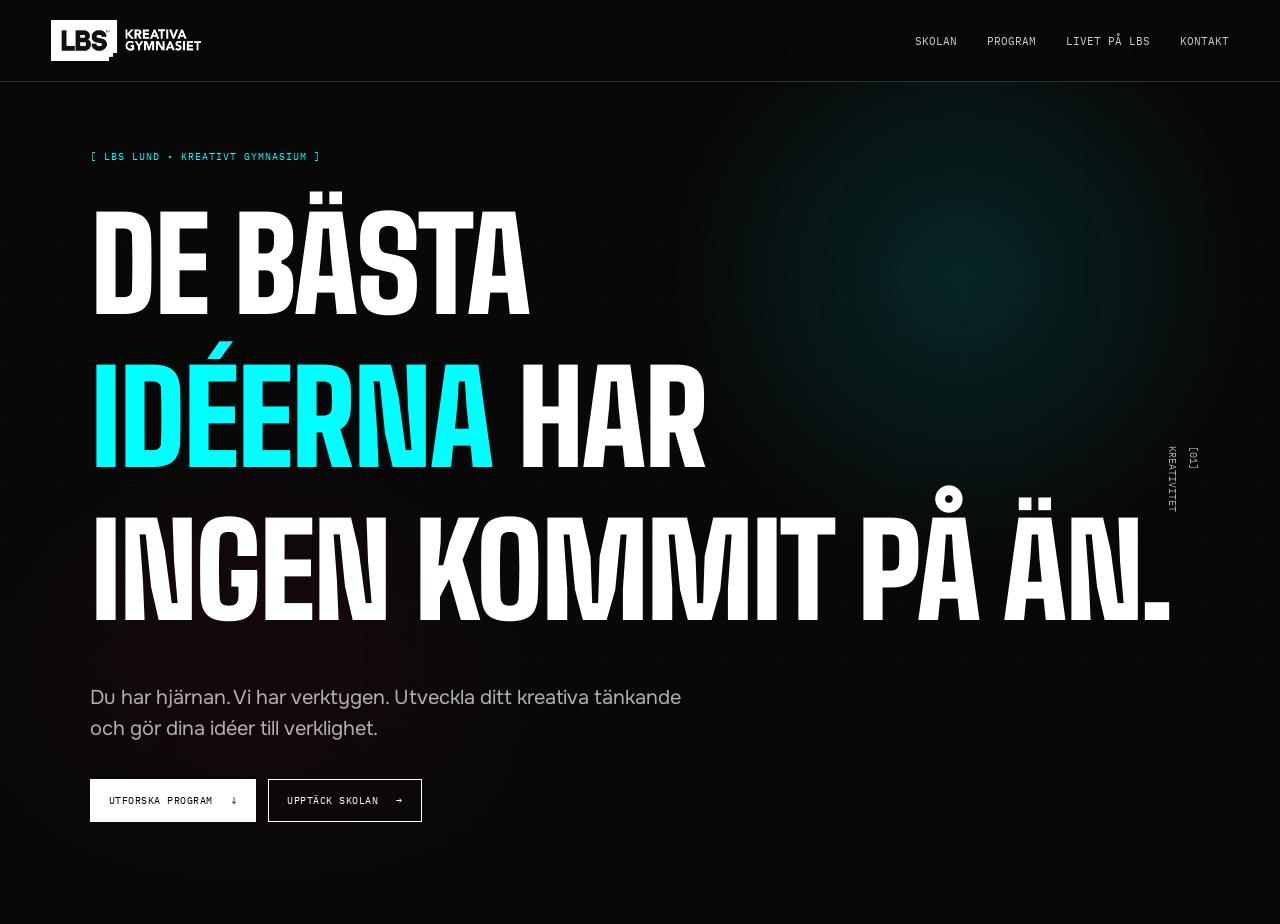
==== commit a2709b73: "mer ändringar" ====
--- a/index.html
+++ b/index.html
@@ -1,9 +1,10 @@
+
 <!DOCTYPE html>
 <html lang="sv">
 <head>
     <meta charset="UTF-8">
     <meta name="viewport" content="width=device-width, initial-scale=1.0">
-    <meta name="description" content="En kreativ LBS-inspirerad gymnasiesida med program, öppet hus och skolinformation.">
+    <meta name="description" content="En kreativ LBS-inspirerad gymnasiesida med program och skolinformation.">
     <title>LBS Kreativa Gymnasiet — Lund</title>
 
     <link rel="preconnect" href="https://fonts.googleapis.com">
@@ -27,11 +28,8 @@
         <a href="#skolan">Skolan</a>
         <a href="#program">Program</a>
         <a href="#livet">Livet på LBS</a>
-        <a href="#oppet-hus">Öppet hus</a>
         <a href="#kontakt">Kontakt</a>
     </nav>
-
-    <a class="nav-cta" href="#oppet-hus">BESÖK OSS <span>↗</span></a>
 </header>
 
 <main id="top">
@@ -81,14 +79,18 @@
         <div class="program-grid">
 
             <article class="program-card cyan reveal">
-                <div class="card-top"><span>01</span><span>TEKNIK</span></div>
-                <div class="card-icon">&lt;/&gt;</div>
-                <h3>AI&amp;<br>WEBB</h3>
-                <p>Programmera, bygg webbplatser och utforska hur AI kan användas för att skapa digitala lösningar.</p>
-                <div class="card-meta">
-                    <span>TEKNIKPROGRAMMET</span>
-                    <span>→</span>
-                </div>
+                <a href="ai-web.html" class="program-card-link">
+                    <div class="card-top">
+                        <span>01</span><span>TEKNIK</span>
+                    </div>
+                    <div class="card-icon">&lt;/&gt;</div>
+                    <h3>AI&amp;<br>WEBB</h3>
+                    <p>Programmera, bygg webbplatser och utforska hur AI kan användas för att skapa digitala lösningar.</p>
+                    <div class="card-meta">
+                        <span>TEKNIKPROGRAMMET</span>
+                        <span>→</span>
+                    </div>
+                </a>
             </article>
 
             <article class="program-card orange reveal">
@@ -187,31 +189,16 @@
         </div>
     </section>
 
-    <section class="open-house section" id="oppet-hus">
-        <div class="open-house-content">
-            <div class="section-label">[ 04 / ÖPPET HUS ]</div>
-            <h2>SE VAR<br><span>DU PASSAR IN.</span></h2>
-            <p>Kom förbi, träffa elever och lärare och upplev miljön innan du bestämmer dig.</p>
-            <a class="button button-light" href="#kontakt">ANMÄL INTRESSE <span>↗</span></a>
-        </div>
-        <div class="open-house-date">
-            <span class="mono">NEXT EVENT</span>
-            <strong>ÖPPET<br>HUS</strong>
-            <span class="mono">LBS LUND</span>
-        </div>
-    </section>
-
 </main>
 
 <footer class="footer" id="kontakt">
     <div class="footer-top">
-        
+
         <div class="footer-column">
             <span class="footer-label">NAVIGERA</span>
             <a href="#skolan">Skolan</a>
             <a href="#program">Program</a>
             <a href="#livet">Livet på LBS</a>
-            <a href="#oppet-hus">Öppet hus</a>
         </div>
 
         <div class="footer-column">
@@ -232,4 +219,4 @@
 
 <script src="script.js"></script>
 </body>
-</html>
+</html>
--- a/styles.css
+++ b/styles.css
@@ -1043,4 +1043,5 @@
     .quiz-answer {
         transition: none;
     }
-}+}
+
